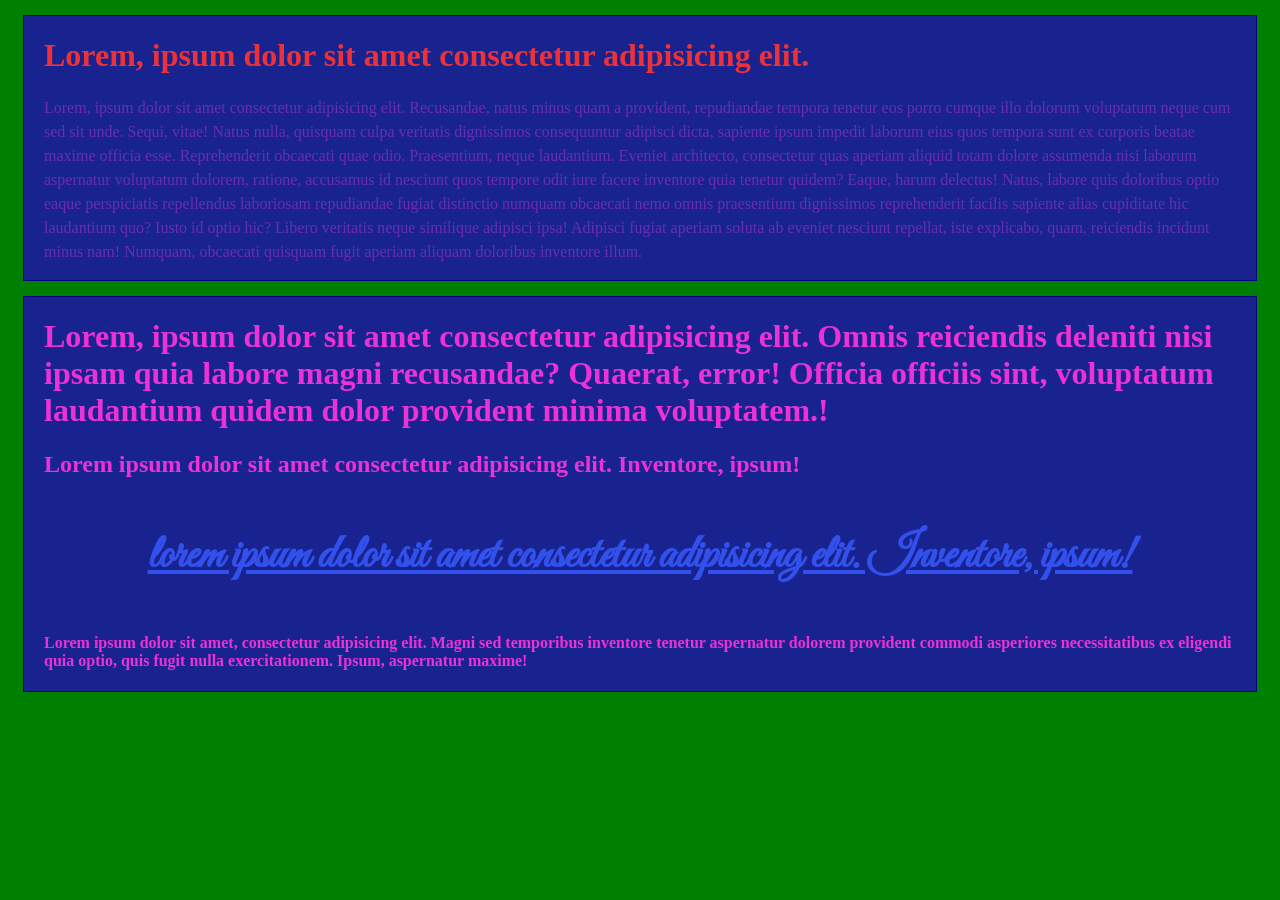
==== Div.html @ 68815894 "learning HTML & CSS" ====
<!DOCTYPE html>
<html lang="en">
<head>
    <meta charset="UTF-8">
    <meta name="viewport" content="width=device-width, initial-scale=1.0">
    <title>Div</title>
    <link rel="preconnect" href="https://fonts.googleapis.com">
<link rel="preconnect" href="https://fonts.gstatic.com" crossorigin>
<link href="https://fonts.googleapis.com/css2?family=Great+Vibes&family=Nabla&display=swap" rel="stylesheet">
    <style>
        body {
             background-color: #008000;
        }
        div {
            background-color: hsl(235, 70%, 33%);
            padding-left: 20px;
            padding-right: 20px;
            margin: 15px;
            border: 1px solid rgb(2, 0, 128);
        }
        div {
        h3 {
            color: #3251ec;
            text-decoration: underline;
            text-align: center;
           /* font-family: Cambria, Cochin, Georgia, Times, 'Times New Roman', serif; */
            font-family: "Great Vibes", cursive;
            font-size: 3rem;
        }}
        p {
            color: #692db3;
            font-size: 16px;
            line-height: 1.5;
            /* font-family: monospace; */
             font-optical-sizing: auto;
        }
        /*google fonts*/
        /* css framework */
    </style>
</head>
<body>
    <div>
        <h1 style="color: #ec3238;
        font-optical-sizing: auto;

        ">Lorem, ipsum dolor sit amet consectetur adipisicing elit.</h1>
        <p style="color: #692db3;">Lorem, ipsum dolor sit amet consectetur adipisicing elit. Recusandae, natus minus quam a provident, repudiandae tempora tenetur eos porro cumque illo dolorum voluptatum neque cum sed sit unde. Sequi, vitae!
        Natus nulla, quisquam culpa veritatis dignissimos consequuntur adipisci dicta, sapiente ipsum impedit laborum eius quos tempora sunt ex corporis beatae maxime officia esse. Reprehenderit obcaecati quae odio. Praesentium, neque laudantium.
        Eveniet architecto, consectetur quas aperiam aliquid totam dolore assumenda nisi laborum aspernatur voluptatum dolorem, ratione, accusamus id nesciunt quos tempore odit iure facere inventore quia tenetur quidem? Eaque, harum delectus!
        Natus, labore quis doloribus optio eaque perspiciatis repellendus laboriosam repudiandae fugiat distinctio numquam obcaecati nemo omnis praesentium dignissimos reprehenderit facilis sapiente alias cupiditate hic laudantium quo? Iusto id optio hic?
        Libero veritatis neque similique adipisci ipsa! Adipisci fugiat aperiam soluta ab eveniet nesciunt repellat, iste explicabo, quam, reiciendis incidunt minus nam! Numquam, obcaecati quisquam fugit aperiam aliquam doloribus inventore illum.</p>
    </div>
    <div>
        <h1 style="color: #ec32d6;">Lorem, ipsum dolor sit amet consectetur adipisicing elit. Omnis reiciendis deleniti nisi ipsam quia labore magni recusandae? Quaerat, error! Officia officiis sint, voluptatum laudantium quidem dolor provident minima voluptatem.!</h1>
        <h2 style="color: #ec32d6;">Lorem ipsum dolor sit amet consectetur adipisicing elit. Inventore, ipsum!</h2>
        <!-- hexadecimal code ==a-f 0-9 #b11212 -->
        <h3 style="color: #3251ec; text-decoration: underline;">lorem ipsum dolor sit amet consectetur adipisicing elit. Inventore, ipsum!</h3>
        <h4 style="color: #ec32d6;">Lorem ipsum dolor sit amet, consectetur adipisicing elit. Magni sed temporibus inventore tenetur aspernatur dolorem provident commodi asperiores necessitatibus ex eligendi quia optio, quis fugit nulla exercitationem. Ipsum, aspernatur maxime!</h4>
    </div>
</body>
</html>
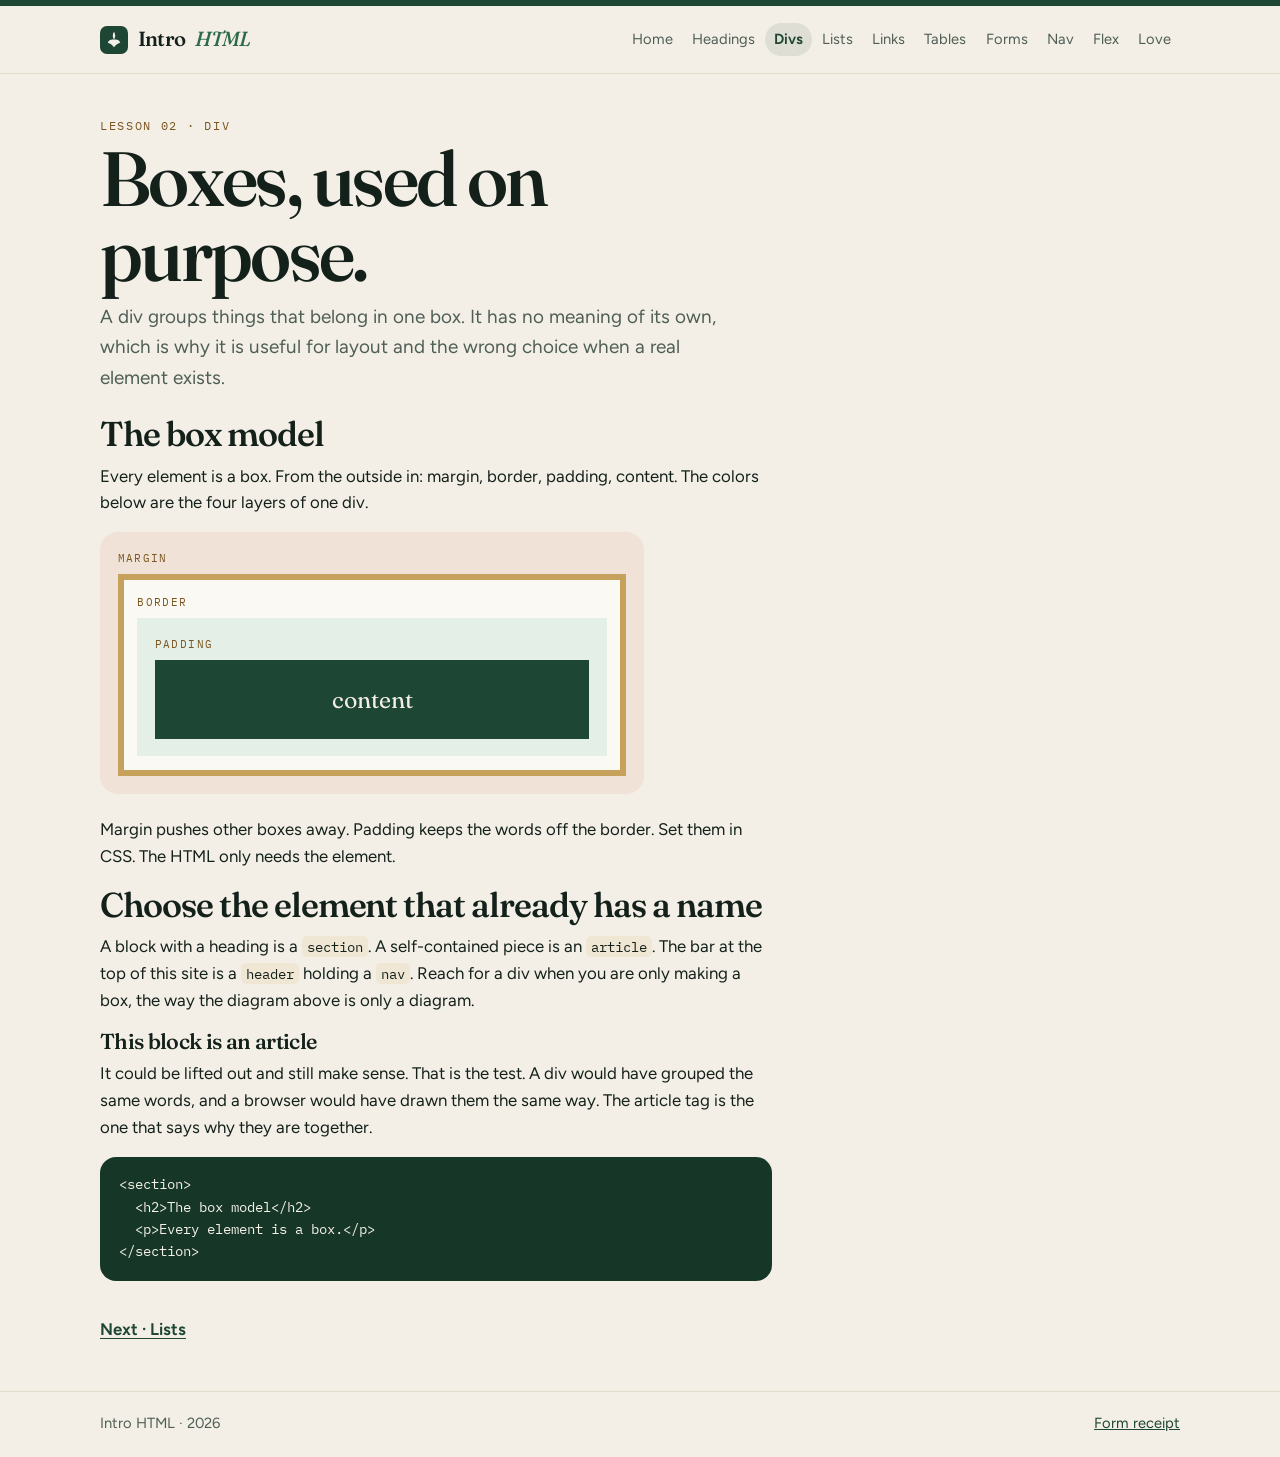
==== commit 9b327882: "learnt media queries and linking css to html" ====
--- a/Div.html
+++ b/Div.html
@@ -1,61 +1,86 @@
 <!DOCTYPE html>
 <html lang="en">
 <head>
-    <meta charset="UTF-8">
-    <meta name="viewport" content="width=device-width, initial-scale=1.0">
-    <title>Div</title>
-    <link rel="preconnect" href="https://fonts.googleapis.com">
-<link rel="preconnect" href="https://fonts.gstatic.com" crossorigin>
-<link href="https://fonts.googleapis.com/css2?family=Great+Vibes&family=Nabla&display=swap" rel="stylesheet">
-    <style>
-        body {
-             background-color: #008000;
-        }
-        div {
-            background-color: hsl(235, 70%, 33%);
-            padding-left: 20px;
-            padding-right: 20px;
-            margin: 15px;
-            border: 1px solid rgb(2, 0, 128);
-        }
-        div {
-        h3 {
-            color: #3251ec;
-            text-decoration: underline;
-            text-align: center;
-           /* font-family: Cambria, Cochin, Georgia, Times, 'Times New Roman', serif; */
-            font-family: "Great Vibes", cursive;
-            font-size: 3rem;
-        }}
-        p {
-            color: #692db3;
-            font-size: 16px;
-            line-height: 1.5;
-            /* font-family: monospace; */
-             font-optical-sizing: auto;
-        }
-        /*google fonts*/
-        /* css framework */
-    </style>
+  <meta charset="UTF-8">
+  <meta name="viewport" content="width=device-width, initial-scale=1.0">
+  <title>Divs · Intro HTML</title>
+  <meta name="description" content="What a div is for, and how margin, border, and padding stack around content.">
+  <link rel="icon" href="favicon.svg" type="image/svg+xml">
+  <link rel="preconnect" href="https://fonts.googleapis.com">
+  <link rel="preconnect" href="https://fonts.gstatic.com" crossorigin>
+  <link href="https://fonts.googleapis.com/css2?family=Figtree:ital,wght@0,400;0,500;0,600;1,400&family=Fraunces:ital,opsz,wght@0,9..144,500;0,9..144,600;1,9..144,500&family=IBM+Plex+Mono:wght@400;500&display=swap" rel="stylesheet">
+  <link rel="stylesheet" href="css/styles.css">
 </head>
 <body>
-    <div>
-        <h1 style="color: #ec3238;
-        font-optical-sizing: auto;
+  <a class="skip" href="#main">Skip to content</a>
+  <header class="site-header">
+    <div class="wrap bar">
+      <a class="wordmark" href="index.html">
+        <svg viewBox="0 0 32 32" aria-hidden="true"><rect width="32" height="32" rx="8" fill="#1e4634"/><path fill="#f4f0e8" d="M16 6.5c1.8 3.4 2 5.6 0 9 3.6-.7 6.2.7 7.1 3.5-3.4.9-5.2 2.6-7.1 5.4-1.9-2.8-3.7-4.5-7.1-5.4C10 16.2 12.6 14.8 16 15.5c-2-3.4-1.8-5.6 0-9z"/></svg>
+        Intro <em>HTML</em>
+      </a>
+      <input class="nav-toggle" id="nav-toggle" type="checkbox">
+      <label class="nav-button" for="nav-toggle"><span class="open">Menu</span><span class="close">Close</span></label>
+      <nav class="site-nav" id="site-nav" aria-label="Lessons">
+        <a href="index.html">Home</a>
+        <a href="indechi.html">Headings</a>
+        <a href="Div.html" aria-current="page">Divs</a>
+        <a href="list.html">Lists</a>
+        <a href="links.html">Links</a>
+        <a href="tables.html">Tables</a>
+        <a href="forms.html">Forms</a>
+        <a href="navigation%20bar.html">Nav</a>
+        <a href="images/flex.html">Flex</a>
+        <a href="love.html">Love</a>
+      </nav>
+    </div>
+  </header>
 
-        ">Lorem, ipsum dolor sit amet consectetur adipisicing elit.</h1>
-        <p style="color: #692db3;">Lorem, ipsum dolor sit amet consectetur adipisicing elit. Recusandae, natus minus quam a provident, repudiandae tempora tenetur eos porro cumque illo dolorum voluptatum neque cum sed sit unde. Sequi, vitae!
-        Natus nulla, quisquam culpa veritatis dignissimos consequuntur adipisci dicta, sapiente ipsum impedit laborum eius quos tempora sunt ex corporis beatae maxime officia esse. Reprehenderit obcaecati quae odio. Praesentium, neque laudantium.
-        Eveniet architecto, consectetur quas aperiam aliquid totam dolore assumenda nisi laborum aspernatur voluptatum dolorem, ratione, accusamus id nesciunt quos tempore odit iure facere inventore quia tenetur quidem? Eaque, harum delectus!
-        Natus, labore quis doloribus optio eaque perspiciatis repellendus laboriosam repudiandae fugiat distinctio numquam obcaecati nemo omnis praesentium dignissimos reprehenderit facilis sapiente alias cupiditate hic laudantium quo? Iusto id optio hic?
-        Libero veritatis neque similique adipisci ipsa! Adipisci fugiat aperiam soluta ab eveniet nesciunt repellat, iste explicabo, quam, reiciendis incidunt minus nam! Numquam, obcaecati quisquam fugit aperiam aliquam doloribus inventore illum.</p>
+  <main id="main" tabindex="-1">
+    <div class="wrap">
+      <header class="page-intro prose">
+        <p class="kicker">Lesson 02 · div</p>
+        <h1>Boxes, used on purpose.</h1>
+        <p class="lede">A div groups things that belong in one box. It has no meaning of its own, which is why it is useful for layout and the wrong choice when a real element exists.</p>
+      </header>
+
+      <section class="prose" aria-labelledby="model">
+        <h2 id="model">The box model</h2>
+        <p>Every element is a box. From the outside in: margin, border, padding, content. The colors below are the four layers of one div.</p>
+        <div class="shell">
+          <span class="tag">margin</span>
+          <div class="frame">
+            <span class="tag">border</span>
+            <div class="pad">
+              <span class="tag">padding</span>
+              <div class="core">content</div>
+            </div>
+          </div>
+        </div>
+        <p>Margin pushes other boxes away. Padding keeps the words off the border. Set them in CSS. The HTML only needs the element.</p>
+      </section>
+
+      <section class="prose" aria-labelledby="choose">
+        <h2 id="choose">Choose the element that already has a name</h2>
+        <p>A block with a heading is a <code>section</code>. A self-contained piece is an <code>article</code>. The bar at the top of this site is a <code>header</code> holding a <code>nav</code>. Reach for a div when you are only making a box, the way the diagram above is only a diagram.</p>
+        <article>
+          <h3>This block is an article</h3>
+          <p>It could be lifted out and still make sense. That is the test. A div would have grouped the same words, and a browser would have drawn them the same way. The article tag is the one that says why they are together.</p>
+        </article>
+        <pre><code>&lt;section&gt;
+  &lt;h2&gt;The box model&lt;/h2&gt;
+  &lt;p&gt;Every element is a box.&lt;/p&gt;
+&lt;/section&gt;</code></pre>
+        <p class="next"><a href="list.html">Next · Lists</a></p>
+      </section>
     </div>
-    <div>
-        <h1 style="color: #ec32d6;">Lorem, ipsum dolor sit amet consectetur adipisicing elit. Omnis reiciendis deleniti nisi ipsam quia labore magni recusandae? Quaerat, error! Officia officiis sint, voluptatum laudantium quidem dolor provident minima voluptatem.!</h1>
-        <h2 style="color: #ec32d6;">Lorem ipsum dolor sit amet consectetur adipisicing elit. Inventore, ipsum!</h2>
-        <!-- hexadecimal code ==a-f 0-9 #b11212 -->
-        <h3 style="color: #3251ec; text-decoration: underline;">lorem ipsum dolor sit amet consectetur adipisicing elit. Inventore, ipsum!</h3>
-        <h4 style="color: #ec32d6;">Lorem ipsum dolor sit amet, consectetur adipisicing elit. Magni sed temporibus inventore tenetur aspernatur dolorem provident commodi asperiores necessitatibus ex eligendi quia optio, quis fugit nulla exercitationem. Ipsum, aspernatur maxime!</h4>
+  </main>
+
+  <footer class="site-footer">
+    <div class="wrap footer-inner">
+      <p>Intro HTML · 2026</p>
+      <p><a href="success.html">Form receipt</a></p>
     </div>
+  </footer>
 </body>
-</html>+</html>
--- a/css/styles.css
+++ b/css/styles.css
@@ -0,0 +1,1062 @@
+/* Shared styles for the Intro HTML lessons. */
+
+:root {
+  --ink: #14211b;
+  --muted: #4e5e55;
+  --paper: #f3efe6;
+  --card: #fbf9f4;
+  --line: #e3dacb;
+  --pine: #1e4634;
+  --pine-deep: #163728;
+  --moss: #2f6a4a;
+  --gold-text: #7a5720;
+  --gold-line: #c6a15b;
+  --blush: #f0e2d6;
+  --pad: #e4efe7;
+  --danger: #8d3b32;
+  --shadow: 0 18px 40px rgba(20, 33, 27, 0.08);
+  --serif: "Fraunces", "Iowan Old Style", Palatino, Georgia, serif;
+  --sans: "Figtree", "Segoe UI", sans-serif;
+  --mono: "IBM Plex Mono", ui-monospace, Consolas, monospace;
+  --wrap: 1080px;
+}
+
+*,
+*::before,
+*::after {
+  box-sizing: border-box;
+}
+
+html {
+  scroll-behavior: smooth;
+}
+
+body {
+  margin: 0;
+  background: var(--paper);
+  color: var(--ink);
+  font-family: var(--sans), system-ui;
+  font-size: 1.05rem;
+  line-height: 1.6;
+}
+
+img {
+  max-width: 100%;
+  display: block;
+}
+
+button,
+input,
+select,
+textarea {
+  font: inherit;
+  color: inherit;
+}
+
+::selection {
+  background: #e7d3a1;
+  color: var(--ink);
+}
+
+.skip {
+  position: absolute;
+  left: 1rem;
+  top: -4rem;
+  z-index: 40;
+  background: var(--pine);
+  color: var(--paper);
+  padding: 0.5rem 0.8rem;
+  border-radius: 8px;
+}
+
+.skip:focus {
+  top: 0.6rem;
+}
+
+.wrap {
+  width: min(var(--wrap), calc(100% - 2rem));
+  margin-inline: auto;
+}
+
+h1,
+h2,
+h3,
+h4,
+h5 {
+  font-family: var(--serif), serif;
+  font-weight: 560;
+  letter-spacing: -0.03em;
+  line-height: 1.12;
+}
+
+h6 {
+  font-family: var(--sans), serif;
+  font-size: 0.82rem;
+  font-weight: 650;
+  letter-spacing: 0.12em;
+  text-transform: uppercase;
+  color: var(--moss);
+}
+
+h1,
+h2,
+h3,
+h4,
+h5,
+h6,
+p {
+  margin-top: 0;
+}
+
+h1 {
+  margin-bottom: 0.7rem;
+}
+
+h2 {
+  font-size: clamp(1.7rem, 3vw, 2.15rem);
+  margin-bottom: 0.55rem;
+}
+
+h3 {
+  font-size: 1.35rem;
+  margin-bottom: 0.4rem;
+}
+
+p {
+  margin-bottom: 1rem;
+}
+
+a {
+  color: var(--pine);
+}
+
+:focus-visible {
+  outline: 2px solid var(--gold-text);
+  outline-offset: 3px;
+}
+
+main:focus {
+  outline: none;
+}
+
+.kicker {
+  margin-bottom: 0.35rem;
+  font-family: var(--mono), serif;
+  font-size: 0.75rem;
+  letter-spacing: 0.14em;
+  text-transform: uppercase;
+  color: var(--gold-text);
+}
+
+.lede {
+  max-width: 40rem;
+  color: var(--muted);
+  font-size: 1.18rem;
+  line-height: 1.6;
+}
+
+.prose {
+  width: min(42rem, 100%);
+}
+
+.page-intro {
+  padding: 2.6rem 0 0.4rem;
+}
+
+.page-intro h1,
+.hero h1 {
+  font-size: clamp(2.7rem, 6.4vw, 4.8rem);
+  letter-spacing: -0.035em;
+  line-height: 0.98;
+}
+
+.site-header {
+  position: sticky;
+  top: 0;
+  z-index: 20;
+  border-top: 6px solid var(--pine);
+  border-bottom: 1px solid var(--line);
+  background: rgba(243, 239, 230, 0.92);
+  backdrop-filter: blur(14px);
+}
+
+.bar {
+  display: flex;
+  flex-wrap: wrap;
+  align-items: center;
+  justify-content: space-between;
+  gap: 0.6rem 1rem;
+  min-height: 4.2rem;
+  padding: 0.45rem 0;
+}
+
+.wordmark {
+  display: inline-flex;
+  align-items: center;
+  gap: 0.6rem;
+  color: var(--ink);
+  text-decoration: none;
+  font-family: var(--serif), serif;
+  font-weight: 560;
+  font-size: 1.28rem;
+  letter-spacing: -0.03em;
+}
+
+.wordmark svg {
+  width: 1.75rem;
+  height: 1.75rem;
+  flex: none;
+}
+
+.wordmark em {
+  font-style: italic;
+  font-weight: 500;
+  color: var(--moss);
+}
+
+.nav-toggle {
+  position: absolute;
+  width: 1px;
+  height: 1px;
+  margin: -1px;
+  padding: 0;
+  overflow: hidden;
+  clip: rect(0, 0, 0, 0);
+  border: 0;
+}
+
+.nav-button {
+  display: none;
+  border: 1px solid var(--line);
+  background: var(--card);
+  border-radius: 999px;
+  padding: 0.4rem 0.85rem;
+  cursor: pointer;
+  font-weight: 600;
+}
+
+.nav-button .close {
+  display: none;
+}
+
+.nav-toggle:checked + .nav-button .open {
+  display: none;
+}
+
+.nav-toggle:checked + .nav-button .close {
+  display: inline;
+}
+
+.nav-toggle:focus-visible + .nav-button {
+  outline: 2px solid var(--gold-text);
+  outline-offset: 3px;
+}
+
+.site-nav {
+  display: flex;
+  flex-wrap: wrap;
+  justify-content: flex-end;
+  gap: 0.1rem;
+}
+
+.site-nav a {
+  color: var(--muted);
+  text-decoration: none;
+  font-size: 0.92rem;
+  padding: 0.32rem 0.55rem;
+  border-radius: 999px;
+}
+
+.site-nav a:hover {
+  color: var(--ink);
+  background: rgba(20, 33, 27, 0.05);
+}
+
+.site-nav a[aria-current="page"] {
+  color: var(--pine);
+  background: rgba(30, 70, 52, 0.1);
+  font-weight: 650;
+}
+
+.site-footer {
+  border-top: 1px solid var(--line);
+  margin-top: 3rem;
+}
+
+.footer-inner {
+  display: flex;
+  justify-content: space-between;
+  gap: 1rem;
+  flex-wrap: wrap;
+  padding: 1.2rem 0 1.6rem;
+  color: var(--muted);
+  font-size: 0.92rem;
+}
+
+.footer-inner p {
+  margin: 0;
+}
+
+.hero {
+  display: grid;
+  grid-template-columns: 1.15fr 0.85fr;
+  gap: 2.5rem;
+  align-items: end;
+  padding: 3.2rem 0 1.5rem;
+}
+
+.hero-photo {
+  margin: 0;
+  background: #e6dfd2;
+  border-radius: 22px 22px 6px 22px;
+}
+
+.hero-photo img {
+  width: 100%;
+  aspect-ratio: 3 / 4;
+  object-fit: cover;
+  border-radius: 22px 22px 6px 22px;
+}
+
+.hero-photo figcaption,
+.figures figcaption,
+.bleed figcaption,
+.triptych figcaption,
+.shot figcaption {
+  margin-top: 0.45rem;
+  color: var(--muted);
+  font-size: 0.82rem;
+}
+
+.actions {
+  display: flex;
+  flex-wrap: wrap;
+  gap: 0.7rem;
+  margin-top: 1.3rem;
+}
+
+.button {
+  display: inline-flex;
+  align-items: center;
+  justify-content: center;
+  gap: 0.4rem;
+  background: var(--pine);
+  color: var(--paper);
+  text-decoration: none;
+  padding: 0.78rem 1.15rem;
+  border-radius: 999px;
+  border: 0;
+  font-weight: 650;
+  cursor: pointer;
+}
+
+.button:hover {
+  background: var(--pine-deep);
+}
+
+.button-ghost {
+  background: transparent;
+  color: var(--pine);
+  box-shadow: inset 0 0 0 1.5px #cfc5b4;
+}
+
+.button-ghost:hover {
+  background: rgba(30, 70, 52, 0.06);
+}
+
+.section-title {
+  margin: 1.2rem 0 1rem;
+}
+
+.lessons {
+  display: grid;
+  grid-template-columns: repeat(3, 1fr);
+  gap: 0.9rem;
+}
+
+.lesson {
+  display: flex;
+  flex-direction: column;
+  gap: 0.4rem;
+  min-height: 11.5rem;
+  padding: 1.15rem 1.15rem 1.25rem;
+  background: var(--card);
+  border: 1px solid var(--line);
+  border-radius: 18px;
+  color: inherit;
+  text-decoration: none;
+}
+
+.lesson:hover {
+  border-color: var(--moss);
+  transform: translateY(-2px);
+}
+
+.lesson span {
+  font-family: var(--mono), serif;
+  font-size: 0.75rem;
+  letter-spacing: 0.08em;
+  color: var(--gold-text);
+}
+
+.lesson h3 {
+  margin: 0.15rem 0 0;
+  font-size: 1.5rem;
+}
+
+.lesson p {
+  margin: 0;
+  color: var(--muted);
+}
+
+.points {
+  display: grid;
+  grid-template-columns: repeat(3, 1fr);
+  gap: 1rem;
+  list-style: none;
+  padding: 0;
+  margin: 0.4rem 0 1rem;
+}
+
+.points li {
+  padding: 1rem 0.2rem 0.2rem;
+  border-top: 2px solid var(--pine);
+}
+
+.points strong {
+  display: block;
+  font-family: var(--serif), serif;
+  font-size: 1.25rem;
+  font-weight: 560;
+  margin-bottom: 0.3rem;
+}
+
+.band {
+  padding: 2.2rem 0 0.5rem;
+}
+
+pre {
+  background: var(--pine-deep);
+  color: #f6f1e7;
+  padding: 1.1rem 1.2rem;
+  border-radius: 16px;
+  overflow: auto;
+  line-height: 1.55;
+  font-size: 0.86rem;
+}
+
+code {
+  font-family: var(--mono), monospace;
+}
+
+p code,
+li code,
+dd code {
+  font-size: 0.86em;
+  background: #efe6d4;
+  padding: 0.08em 0.35em;
+  border-radius: 5px;
+}
+
+.figures {
+  display: grid;
+  grid-template-columns: 1.45fr 0.8fr;
+  gap: 0.9rem;
+  margin: 1rem 0 1.5rem;
+}
+
+.figures figure,
+.bleed,
+.triptych figure,
+.shot {
+  margin: 0;
+}
+
+.figures img {
+  width: 100%;
+  height: 100%;
+  max-height: 480px;
+  object-fit: cover;
+  border-radius: 18px;
+}
+
+.shell {
+  background: var(--blush);
+  padding: 1.1rem;
+  border-radius: 18px;
+  max-width: 34rem;
+  margin: 0.5rem 0 1.4rem;
+}
+
+.frame {
+  border: 6px solid var(--gold-line);
+  background: var(--card);
+  padding: 0.85rem;
+}
+
+.pad {
+  background: var(--pad);
+  padding: 1.1rem;
+}
+
+.core {
+  background: var(--pine);
+  color: var(--paper);
+  text-align: center;
+  padding: 1.3rem 1rem;
+  font-family: var(--serif);
+  font-size: 1.45rem;
+}
+
+.tag {
+  display: block;
+  margin-bottom: 0.4rem;
+  font-family: var(--mono);
+  font-size: 0.7rem;
+  letter-spacing: 0.12em;
+  text-transform: uppercase;
+  color: var(--gold-text);
+}
+
+.places,
+.steps,
+.axes {
+  padding: 0;
+  margin: 0 0 1.2rem;
+  list-style: none;
+}
+
+.places > li,
+.axes li {
+  padding: 0.7rem 0;
+  border-bottom: 1px solid var(--line);
+}
+
+.places ul {
+  margin: 0.35rem 0 0;
+  padding-left: 1rem;
+  color: var(--muted);
+}
+
+.steps {
+  counter-reset: step;
+}
+
+.steps li {
+  counter-increment: step;
+  display: grid;
+  grid-template-columns: auto 1fr;
+  gap: 0.8rem;
+  align-items: baseline;
+  padding: 0.55rem 0;
+}
+
+.steps li::before {
+  content: counter(step, decimal-leading-zero);
+  font-family: var(--mono);
+  color: var(--gold-text);
+  font-size: 0.85rem;
+}
+
+.type-row {
+  display: grid;
+  grid-template-columns: 1fr 1fr;
+  gap: 1rem;
+}
+
+.type-row ol {
+  margin: 0;
+  padding-left: 1.3rem;
+}
+
+.defs {
+  margin: 0 0 1.2rem;
+}
+
+.defs div {
+  display: grid;
+  grid-template-columns: minmax(7.5rem, 12rem) 1fr;
+  gap: 0.8rem;
+  padding: 0.75rem 0;
+  border-bottom: 1px solid var(--line);
+}
+
+.defs dt {
+  font-family: var(--mono);
+  font-size: 0.9rem;
+  color: var(--pine);
+}
+
+.defs dd {
+  margin: 0;
+}
+
+.link-cards {
+  list-style: none;
+  padding: 0;
+  margin: 0 0 1.2rem;
+  display: grid;
+  gap: 0.55rem;
+}
+
+.link-cards a {
+  display: flex;
+  justify-content: space-between;
+  gap: 1rem;
+  align-items: baseline;
+  padding: 0.85rem 1rem;
+  border: 1px solid var(--line);
+  border-radius: 12px;
+  background: var(--card);
+  color: var(--ink);
+  text-decoration: none;
+}
+
+.link-cards a:hover {
+  border-color: var(--moss);
+}
+
+.link-cards span {
+  color: var(--muted);
+  font-size: 0.85rem;
+  text-align: right;
+}
+
+#targets {
+  scroll-margin-top: 5.5rem;
+}
+
+.table-wrap {
+  overflow-x: auto;
+  border: 1px solid var(--line);
+  border-radius: 16px;
+  background: var(--card);
+}
+
+.scroll-hint {
+  display: none;
+  color: var(--muted);
+  font-size: 0.88rem;
+}
+
+table {
+  width: 100%;
+  border-collapse: collapse;
+  min-width: 40rem;
+}
+
+caption {
+  caption-side: bottom;
+  text-align: left;
+  padding: 0.75rem 0.9rem 0.2rem;
+  color: var(--muted);
+  font-size: 0.88rem;
+}
+
+th,
+td {
+  padding: 0.78rem 0.9rem;
+  text-align: left;
+  border-bottom: 1px solid var(--line);
+  vertical-align: top;
+}
+
+th {
+  background: var(--pine);
+  color: var(--paper);
+  font-size: 0.75rem;
+  font-weight: 650;
+  letter-spacing: 0.08em;
+  text-transform: uppercase;
+}
+
+tbody tr:nth-child(even) {
+  background: #f7f3ea;
+}
+
+td.age {
+  background: #f3ead3;
+  font-variant-numeric: tabular-nums;
+  font-weight: 650;
+}
+
+.form-card {
+  width: min(36rem, 100%);
+  background: var(--card);
+  border: 1px solid var(--line);
+  border-radius: 20px;
+  padding: 1.3rem 1.3rem 1.15rem;
+  box-shadow: var(--shadow);
+  margin: 0.4rem 0 1rem;
+}
+
+.field {
+  display: flex;
+  flex-direction: column;
+  gap: 0.35rem;
+  margin-bottom: 0.9rem;
+}
+
+.field label,
+legend {
+  font-weight: 650;
+}
+
+.req::after {
+  content: " Required";
+  color: var(--gold-text);
+  font-size: 0.72rem;
+  font-weight: 600;
+  letter-spacing: 0.04em;
+}
+
+.hint {
+  color: var(--muted);
+  font-size: 0.85rem;
+  margin: -0.2rem 0 0.8rem;
+}
+
+input[type="text"],
+input[type="email"],
+input[type="password"],
+input[type="number"],
+input[type="date"],
+select {
+  width: 100%;
+  background: #fff;
+  border: 1px solid #d9d0c1;
+  border-radius: 10px;
+  padding: 0.72rem 0.8rem;
+}
+
+input:focus,
+select:focus {
+  outline: 2px solid var(--gold-text);
+  outline-offset: 1px;
+  border-color: transparent;
+}
+
+input:user-invalid,
+select:user-invalid {
+  border-color: var(--danger);
+}
+
+fieldset {
+  border: 1px solid var(--line);
+  border-radius: 14px;
+  margin: 0 0 0.9rem;
+  padding: 0.7rem 1rem 0.3rem;
+}
+
+.choices,
+.choice {
+  display: flex;
+  align-items: center;
+  gap: 0.45rem;
+}
+
+.choices {
+  gap: 1.2rem;
+  padding: 0.35rem 0 0.5rem;
+}
+
+.choice input {
+  width: 1rem;
+  height: 1rem;
+  accent-color: var(--pine);
+}
+
+.pair {
+  display: grid;
+  grid-template-columns: 1fr 1.4fr;
+  gap: 0.8rem;
+}
+
+.form-card .button {
+  width: 100%;
+  margin-top: 0.3rem;
+}
+
+.demo-bar {
+  display: flex;
+  justify-content: space-between;
+  align-items: center;
+  gap: 1rem;
+  background: var(--pine);
+  color: var(--paper);
+  border-radius: 14px;
+  padding: 0.7rem 0.9rem;
+  margin: 0.4rem 0 1rem;
+}
+
+.demo-bar strong {
+  font-family: var(--serif);
+  font-weight: 560;
+  letter-spacing: -0.02em;
+}
+
+.demo-bar ul {
+  display: flex;
+  gap: 0.3rem;
+  list-style: none;
+  margin: 0;
+  padding: 0;
+}
+
+.demo-bar a {
+  color: var(--paper);
+  text-decoration: none;
+  padding: 0.35rem 0.6rem;
+  border-radius: 999px;
+}
+
+.demo-bar a:hover {
+  background: rgba(255, 255, 255, 0.14);
+}
+
+.anatomy {
+  display: grid;
+  grid-template-columns: 1fr 1fr;
+  gap: 1rem;
+  align-items: start;
+}
+
+.flex-row {
+  display: flex;
+  flex-wrap: wrap;
+  gap: 0.8rem;
+  margin: 0.4rem 0 0.8rem;
+}
+
+.shot {
+  flex: 1 1 200px;
+  background: var(--card);
+  border: 1px solid var(--line);
+  border-radius: 16px;
+  overflow: hidden;
+}
+
+.shot img {
+  width: 100%;
+  height: 180px;
+  object-fit: cover;
+}
+
+.shot p {
+  margin: 0;
+  padding: 0.7rem 0.8rem 0.85rem;
+}
+
+.flex-stage {
+  display: flex;
+  justify-content: center;
+  align-items: center;
+  min-height: 220px;
+  margin: 0.4rem 0 0.8rem;
+  border: 1.5px dashed #cfc5b4;
+  border-radius: 16px;
+  background:
+    linear-gradient(var(--line) 1px, transparent 1px) 0 0 / 28px 28px,
+    linear-gradient(90deg, var(--line) 1px, transparent 1px) 0 0 / 28px 28px,
+    #f7f3ea;
+}
+
+.flex-stage p {
+  margin: 0;
+  max-width: 16rem;
+  background: var(--card);
+  border-radius: 12px;
+  padding: 0.9rem 1rem;
+  box-shadow: var(--shadow);
+}
+
+.flex-split {
+  display: flex;
+  justify-content: space-between;
+  align-items: center;
+  gap: 1rem;
+  flex-wrap: wrap;
+  background: var(--card);
+  border: 1px solid var(--line);
+  border-radius: 14px;
+  padding: 0.75rem 0.9rem;
+  margin: 0.4rem 0 0.8rem;
+}
+
+.pills {
+  display: flex;
+  gap: 0.4rem;
+  list-style: none;
+  margin: 0;
+  padding: 0;
+}
+
+.pills li {
+  background: var(--pad);
+  color: var(--pine);
+  border-radius: 999px;
+  padding: 0.25rem 0.7rem;
+  font-size: 0.88rem;
+}
+
+.prop {
+  font-family: var(--mono);
+  font-size: 0.82rem;
+  color: var(--muted);
+}
+
+.essay p {
+  font-size: 1.12rem;
+  line-height: 1.7;
+}
+
+blockquote {
+  margin: 1.6rem 0;
+  padding-left: 1rem;
+  border-left: 3px solid var(--gold-line);
+  font-family: var(--serif);
+  font-size: clamp(1.5rem, 3vw, 1.9rem);
+  font-weight: 520;
+  line-height: 1.3;
+  letter-spacing: -0.02em;
+}
+
+.bleed {
+  margin: 1.4rem 0;
+}
+
+.bleed img {
+  width: 100%;
+  height: min(72vh, 640px);
+  object-fit: cover;
+  border-radius: 20px;
+}
+
+.triptych {
+  display: grid;
+  grid-template-columns: 1.15fr 0.75fr 1.1fr;
+  gap: 0.75rem;
+  margin: 0.4rem 0 1rem;
+}
+
+.triptych img {
+  width: 100%;
+  height: 320px;
+  object-fit: cover;
+  border-radius: 16px;
+}
+
+.seal {
+  width: 3rem;
+  height: 3rem;
+  display: grid;
+  place-items: center;
+  border-radius: 50%;
+  background: var(--pine);
+  color: var(--paper);
+  font-size: 1.3rem;
+  margin-bottom: 0.8rem;
+}
+
+.next {
+  margin: 2.2rem 0 0.4rem;
+  font-weight: 650;
+}
+
+.next a {
+  color: var(--pine);
+  text-underline-offset: 0.18em;
+}
+
+@media (max-width: 980px) {
+  .lessons,
+  .points {
+    grid-template-columns: 1fr 1fr;
+  }
+}
+
+@media (min-width: 861px) {
+  .nav-toggle {
+    display: none;
+  }
+}
+
+@media (max-width: 860px) {
+  .nav-button {
+    display: inline-flex;
+  }
+
+  .site-nav {
+    display: none;
+    flex-basis: 100%;
+    flex-direction: column;
+    align-items: flex-start;
+    padding-bottom: 0.7rem;
+  }
+
+  .nav-toggle:checked ~ .site-nav {
+    display: flex;
+  }
+
+  .hero,
+  .figures,
+  .anatomy,
+  .triptych {
+    grid-template-columns: 1fr;
+  }
+
+  .hero {
+    padding-top: 2rem;
+  }
+
+  .hero-photo img,
+  .triptych img {
+    height: auto;
+    aspect-ratio: 4 / 3;
+    max-height: none;
+  }
+}
+
+@media (max-width: 680px) {
+  .lessons,
+  .points,
+  .type-row,
+  .pair,
+  .defs div {
+    grid-template-columns: 1fr;
+  }
+
+  .scroll-hint {
+    display: block;
+  }
+
+  .demo-bar {
+    align-items: flex-start;
+    flex-direction: column;
+  }
+}
+
+@media (prefers-reduced-motion: reduce) {
+  html {
+    scroll-behavior: auto;
+  }
+
+  .lesson,
+  .lesson:hover {
+    transition: none;
+    transform: none;
+  }
+}
+
+@media print {
+  .site-header,
+  .site-footer,
+  .next,
+  .actions {
+    display: none;
+  }
+
+  body {
+    background: white;
+  }
+}
